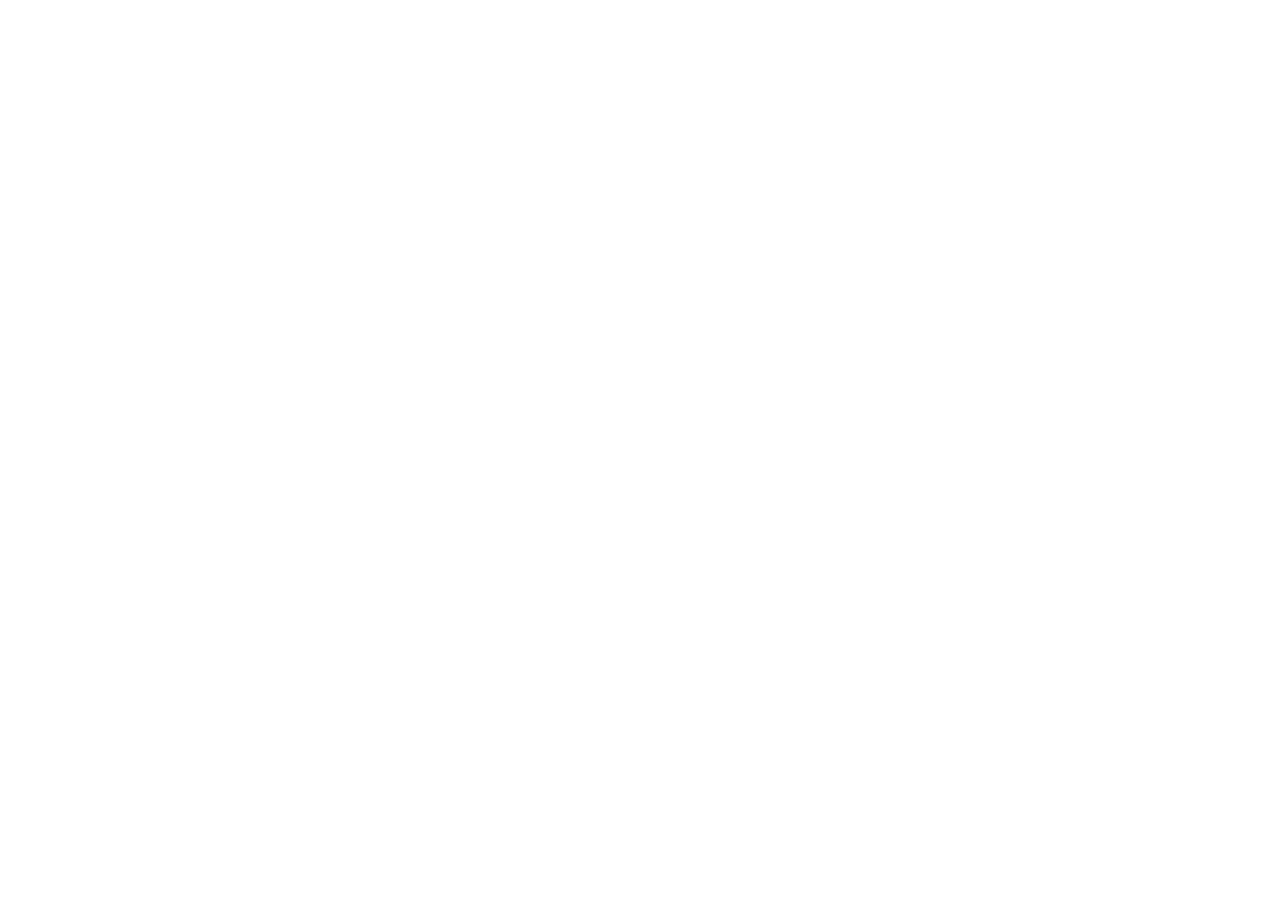
==== Chat/index.html @ a4e3151f "premier commit" ====
<!DOCTYPE html>
<html lang="en">
<head>
    <meta charset="UTF-8">
    <meta name="viewport" content="width=device-width, initial-scale=1.0">
    <title>Chat</title>
</head>
<body>
    
</body>
</html>
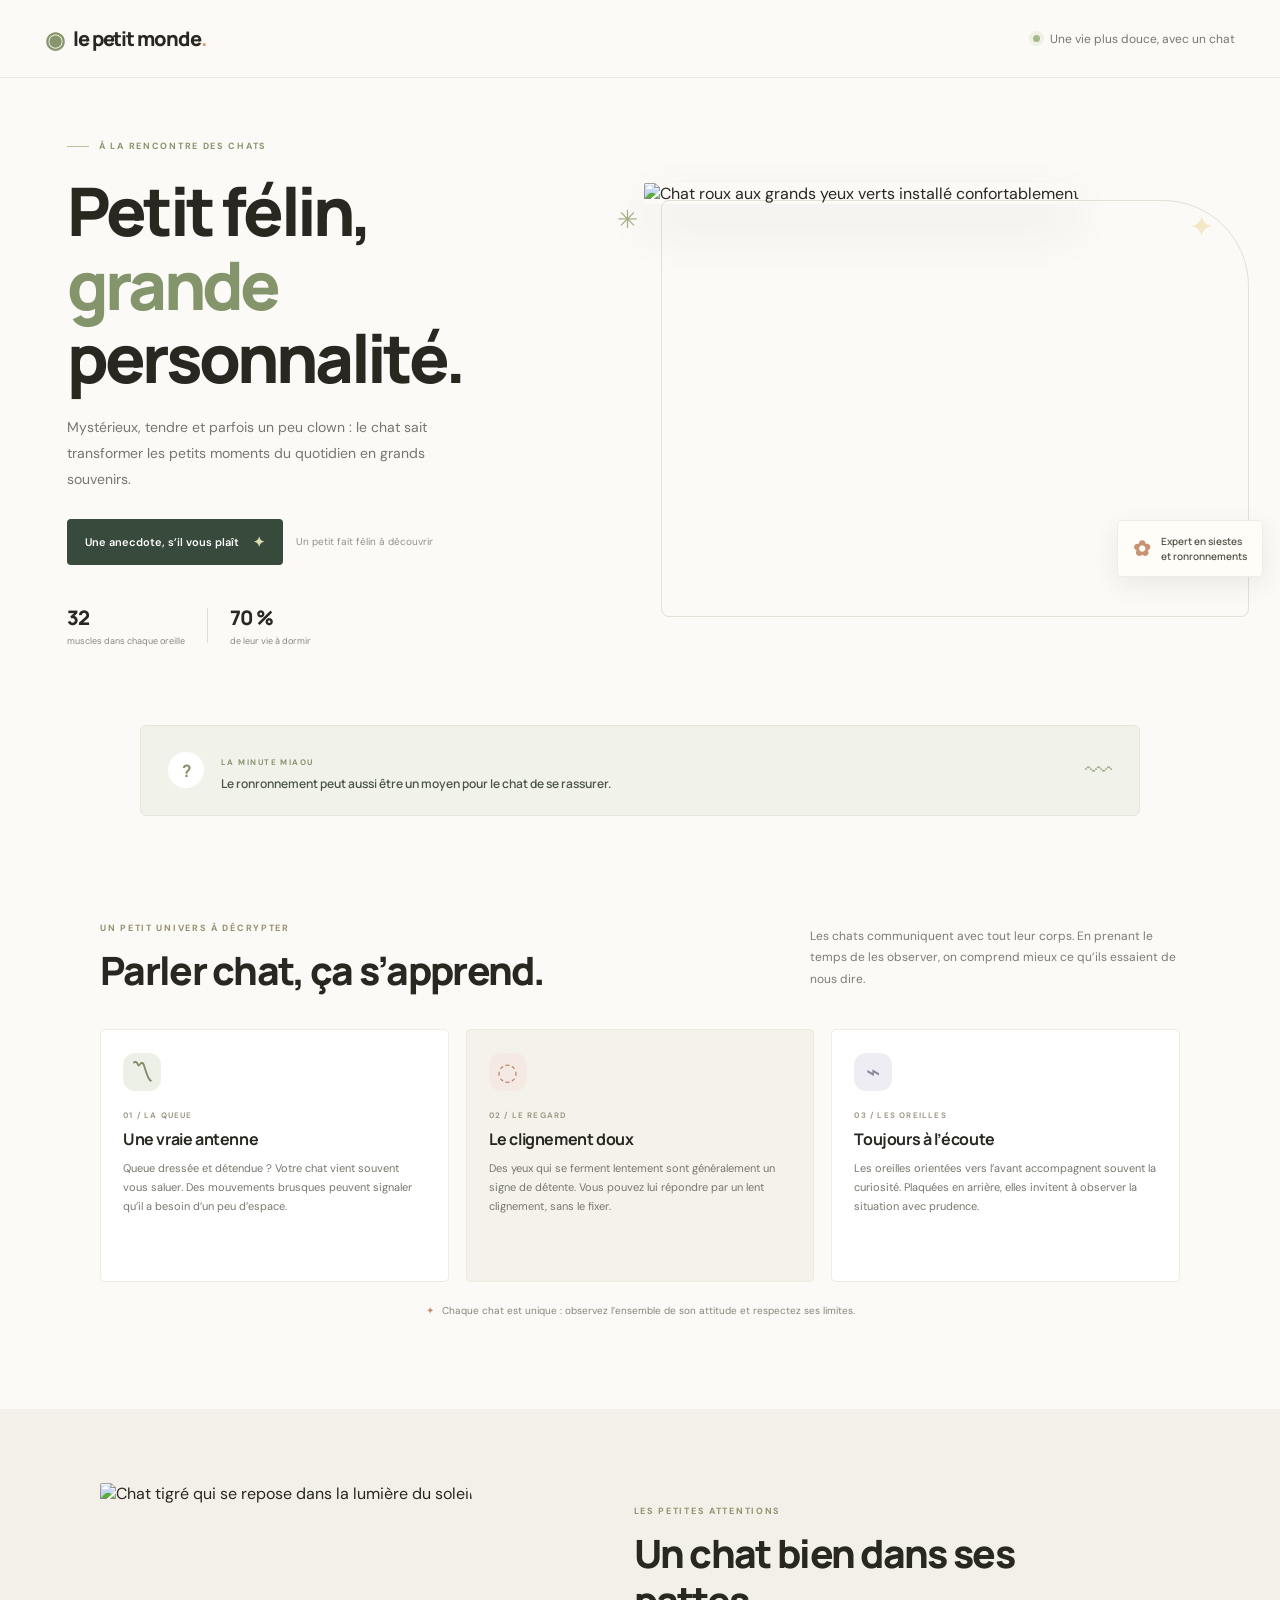
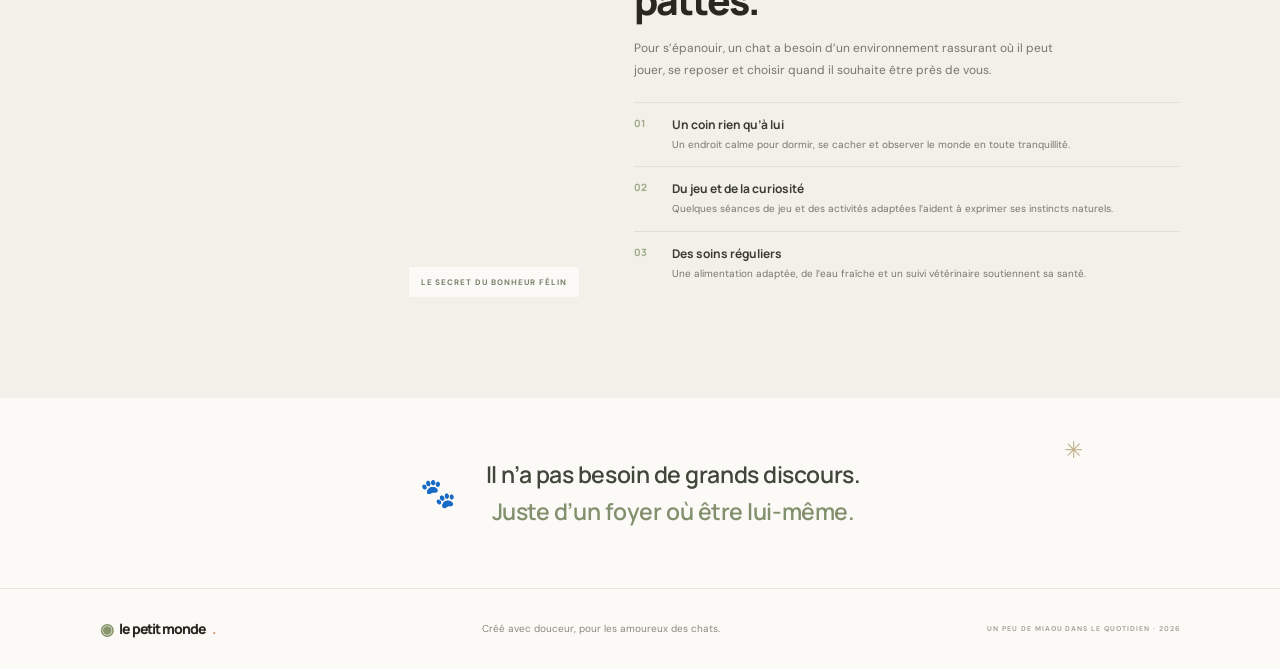
==== commit cfc9581b: "Troisieme commit" ====
--- a/Chat/index.html
+++ b/Chat/index.html
@@ -1,11 +1,116 @@
 <!DOCTYPE html>
-<html lang="en">
+<html lang="fr">
 <head>
     <meta charset="UTF-8">
     <meta name="viewport" content="width=device-width, initial-scale=1.0">
-    <title>Chat</title>
+    <meta name="description" content="Un petit guide pour mieux comprendre les chats : leurs habitudes, leur langage et les attentions qui les rendent heureux.">
+    <meta name="theme-color" content="#f8f5ef">
+    <title>Le Petit Monde — Tout savoir sur les chats</title>
+    <link rel="preconnect" href="https://fonts.googleapis.com">
+    <link rel="preconnect" href="https://fonts.gstatic.com" crossorigin>
+    <link href="https://fonts.googleapis.com/css2?family=DM+Sans:wght@400;500;600;700&family=Manrope:wght@400;500;600;700;800&display=swap" rel="stylesheet">
+    <link rel="stylesheet" href="style.css">
+    <script src="script.js" defer></script>
 </head>
 <body>
-    
+    <header class="site-header">
+        <div class="header-inner">
+            <div class="brand" aria-label="Le Petit Monde">
+                <span class="brand-icon" aria-hidden="true">◉</span>
+                <span>le petit monde<span class="brand-period">.</span></span>
+            </div>
+            <p class="header-message"><span class="purring-dot"></span> Une vie plus douce, avec un chat</p>
+        </div>
+    </header>
+
+    <main>
+        <section class="hero" aria-labelledby="hero-title">
+            <div class="hero-content">
+                <p class="eyebrow"><span class="eyebrow-line"></span> À LA RENCONTRE DES CHATS</p>
+                <h1 id="hero-title">Petit félin,<br><span>grande</span> personnalité.</h1>
+                <p class="hero-description">Mystérieux, tendre et parfois un peu clown : le chat sait transformer les petits moments du quotidien en grands souvenirs.</p>
+                <div class="hero-actions">
+                    <button class="primary-button" id="surprise-button" type="button">Une anecdote, s’il vous plaît <span aria-hidden="true">✦</span></button>
+                    <span class="button-note">Un petit fait félin à découvrir</span>
+                </div>
+                <div class="hero-stats" aria-label="Quelques chiffres sur les chats">
+                    <div><strong>32</strong><span>muscles dans chaque oreille</span></div>
+                    <span class="stat-divider" aria-hidden="true"></span>
+                    <div><strong>70 %</strong><span>de leur vie à dormir</span></div>
+                </div>
+            </div>
+            <div class="hero-visual">
+                <img src="https://images.unsplash.com/photo-1514888286974-6c03e2ca1dba?auto=format&fit=crop&w=1300&q=85" alt="Chat roux aux grands yeux verts installé confortablement">
+                <div class="image-sticker"><span aria-hidden="true">✿</span><span>Expert en siestes<br>et ronronnements</span></div>
+                <span class="image-sparkle sparkle-one" aria-hidden="true">✳</span>
+                <span class="image-sparkle sparkle-two" aria-hidden="true">✦</span>
+            </div>
+        </section>
+
+        <section class="fact-strip" aria-live="polite" aria-atomic="true">
+            <span class="fact-icon" aria-hidden="true">?</span>
+            <div><span class="fact-label">LA MINUTE MIAOU</span><p id="cat-fact">Le ronronnement peut aussi être un moyen pour le chat de se rassurer.</p></div>
+            <span class="fact-decoration" aria-hidden="true">〰</span>
+        </section>
+
+        <section class="world-section content-width" aria-labelledby="world-title">
+            <div class="section-heading">
+                <div><p class="eyebrow muted-eyebrow">UN PETIT UNIVERS À DÉCRYPTER</p><h2 id="world-title">Parler chat, ça s’apprend.</h2></div>
+                <p class="section-lead">Les chats communiquent avec tout leur corps. En prenant le temps de les observer, on comprend mieux ce qu’ils essaient de nous dire.</p>
+            </div>
+            <div class="language-grid">
+                <article class="language-card">
+                    <span class="card-icon icon-tail" aria-hidden="true">〽</span>
+                    <span class="card-number">01 / LA QUEUE</span>
+                    <h3>Une vraie antenne</h3>
+                    <p>Queue dressée et détendue ? Votre chat vient souvent vous saluer. Des mouvements brusques peuvent signaler qu’il a besoin d’un peu d’espace.</p>
+                </article>
+                <article class="language-card highlighted-card">
+                    <span class="card-icon icon-eyes" aria-hidden="true">◌</span>
+                    <span class="card-number">02 / LE REGARD</span>
+                    <h3>Le clignement doux</h3>
+                    <p>Des yeux qui se ferment lentement sont généralement un signe de détente. Vous pouvez lui répondre par un lent clignement, sans le fixer.</p>
+                </article>
+                <article class="language-card">
+                    <span class="card-icon icon-ears" aria-hidden="true">⌁</span>
+                    <span class="card-number">03 / LES OREILLES</span>
+                    <h3>Toujours à l’écoute</h3>
+                    <p>Les oreilles orientées vers l’avant accompagnent souvent la curiosité. Plaquées en arrière, elles invitent à observer la situation avec prudence.</p>
+                </article>
+            </div>
+            <p class="gentle-note"><span aria-hidden="true">✦</span> Chaque chat est unique : observez l’ensemble de son attitude et respectez ses limites.</p>
+        </section>
+
+        <section class="care-section" aria-labelledby="care-title">
+            <div class="care-inner content-width">
+                <div class="care-photo">
+                    <img src="https://images.unsplash.com/photo-1573865526739-10659fec78a5?auto=format&fit=crop&w=1100&q=85" alt="Chat tigré qui se repose dans la lumière du soleil">
+                    <span class="photo-label">LE SECRET DU BONHEUR FÉLIN</span>
+                </div>
+                <div class="care-copy">
+                    <p class="eyebrow muted-eyebrow">LES PETITES ATTENTIONS</p>
+                    <h2 id="care-title">Un chat bien dans ses pattes.</h2>
+                    <p class="care-intro">Pour s’épanouir, un chat a besoin d’un environnement rassurant où il peut jouer, se reposer et choisir quand il souhaite être près de vous.</p>
+                    <ul class="care-list">
+                        <li><span aria-hidden="true">01</span><div><strong>Un coin rien qu’à lui</strong><p>Un endroit calme pour dormir, se cacher et observer le monde en toute tranquillité.</p></div></li>
+                        <li><span aria-hidden="true">02</span><div><strong>Du jeu et de la curiosité</strong><p>Quelques séances de jeu et des activités adaptées l’aident à exprimer ses instincts naturels.</p></div></li>
+                        <li><span aria-hidden="true">03</span><div><strong>Des soins réguliers</strong><p>Une alimentation adaptée, de l’eau fraîche et un suivi vétérinaire soutiennent sa santé.</p></div></li>
+                    </ul>
+                </div>
+            </div>
+        </section>
+
+        <section class="closing content-width">
+            <span class="closing-paw" aria-hidden="true">🐾</span>
+            <p>Il n’a pas besoin de grands discours.<br><span>Juste d’un foyer où être lui-même.</span></p>
+            <span class="closing-sparkle" aria-hidden="true">✳</span>
+        </section>
+    </main>
+
+    <footer class="site-footer">
+        <div class="footer-brand"><span aria-hidden="true">◉</span> le petit monde<span class="brand-period">.</span></div>
+        <p>Créé avec douceur, pour les amoureux des chats.</p>
+        <span class="footer-detail">UN PEU DE MIAOU DANS LE QUOTIDIEN · 2026</span>
+    </footer>
 </body>
 </html>
--- a/Chat/style.css
+++ b/Chat/style.css
@@ -0,0 +1,152 @@
+:root {
+    --ink: #282720;
+    --muted: #77766e;
+    --paper: #fbfaf7;
+    --cream: #f4f0e8;
+    --green: #66755a;
+    --green-dark: #384a3b;
+    --sage: #e9ede3;
+    --peach: #d89676;
+    --line: #e9e6de;
+}
+
+* { box-sizing: border-box; }
+body { margin: 0; background: var(--paper); color: var(--ink); font-family: 'DM Sans', sans-serif; -webkit-font-smoothing: antialiased; }
+button { font: inherit; }
+.site-header { height: 78px; border-bottom: 1px solid rgba(40, 39, 32, .08); }
+.header-inner { width: min(1190px, calc(100% - 64px)); height: 100%; margin: auto; display: flex; align-items: center; justify-content: space-between; }
+.brand, .footer-brand { display: flex; align-items: center; gap: 9px; font: 800 20px 'Manrope', sans-serif; letter-spacing: -1.1px; }
+.brand-icon, .footer-brand > span:first-child { color: #87966c; font-size: 23px; }
+.brand-period { color: var(--peach); }
+.header-message { display: flex; align-items: center; gap: 10px; margin: 0; color: #77766d; font-size: 12px; }
+.purring-dot { width: 7px; height: 7px; border-radius: 50%; background: #a8b88a; box-shadow: 0 0 0 4px #a8b88a27; }
+.hero { width: min(1190px, calc(100% - 64px)); min-height: 585px; margin: auto; padding: 62px 0 78px; display: grid; grid-template-columns: .95fr 1.05fr; align-items: center; gap: 64px; position: relative; }
+.hero-content { padding-left: 22px; }
+.eyebrow { display: flex; align-items: center; gap: 10px; margin: 0 0 22px; color: #88956f; font-size: 9px; font-weight: 700; letter-spacing: .19em; }
+.eyebrow-line { width: 22px; height: 1px; background: #b7c09f; }
+h1, h2, h3, p { margin-top: 0; }
+.hero h1 { margin: 0 0 20px; font: 800 clamp(46px, 5.4vw, 67px)/1.1 'Manrope', sans-serif; letter-spacing: -3.8px; }
+.hero h1 span { color: #84956b; }
+.hero-description { max-width: 425px; margin-bottom: 26px; color: var(--muted); font-size: 14px; line-height: 1.85; }
+.hero-actions { display: flex; flex-wrap: wrap; align-items: center; gap: 13px; }
+.primary-button { min-height: 46px; padding: 0 18px; display: inline-flex; align-items: center; gap: 14px; border: 0; border-radius: 4px; background: var(--green-dark); color: white; font-size: 11px; font-weight: 600; cursor: pointer; transition: transform .2s ease, background .2s ease, box-shadow .2s ease; }
+.primary-button span { color: #d9dcae; font-size: 14px; }
+.primary-button:hover { transform: translateY(-2px); background: #4a604b; box-shadow: 0 8px 18px #384a3b25; }
+.primary-button:focus-visible { outline: 3px solid #d59b7d; outline-offset: 4px; }
+.button-note { color: #939087; font-size: 10px; }
+.hero-stats { display: flex; align-items: center; gap: 22px; margin-top: 39px; }
+.hero-stats > div { display: grid; gap: 4px; }
+.hero-stats strong { font: 800 20px 'Manrope', sans-serif; letter-spacing: -.7px; }
+.hero-stats span:not(.stat-divider) { color: #88877e; font-size: 9px; }
+.stat-divider { width: 1px; height: 35px; background: #dfded6; }
+.hero-visual { height: 420px; position: relative; }
+.hero-visual::before { content: ''; position: absolute; inset: 17px -14px -14px 17px; border: 1px solid #dfe3d5; border-radius: 8px 86px 8px 8px; }
+.hero-visual > img { width: 100%; height: 100%; position: relative; object-fit: cover; object-position: center 47%; border-radius: 8px 86px 8px 8px; box-shadow: 0 22px 50px #33301e18; }
+.image-sticker { position: absolute; right: -28px; bottom: 26px; display: flex; align-items: center; gap: 10px; padding: 12px 15px; border: 1px solid #efede7; border-radius: 4px; background: #fffdf8; color: #55574a; font: 600 10px/1.5 'Manrope', sans-serif; box-shadow: 0 8px 24px #33301e15; }
+.image-sticker > span:first-child { color: #c89372; font-size: 21px; }
+.image-sparkle { position: absolute; color: #a5ae86; }
+.sparkle-one { top: 20px; left: -27px; font-size: 25px; }
+.sparkle-two { right: 21px; top: 24px; color: #f3e7c7; font-size: 30px; }
+
+.fact-strip { width: min(1000px, calc(100% - 64px)); min-height: 91px; margin: 0 auto 20px; padding: 18px 27px; display: flex; align-items: center; gap: 17px; border: 1px solid #e5e7dc; border-radius: 6px; background: #f1f3eb; }
+.fact-icon { flex: 0 0 36px; width: 36px; height: 36px; display: grid; place-items: center; border-radius: 50%; background: white; color: #81906a; font: 700 17px 'Manrope', sans-serif; }
+.fact-label { color: #89936e; font-size: 8px; font-weight: 700; letter-spacing: .18em; }
+.fact-strip p { margin: 5px 0 0; color: #4d5548; font: 600 12px 'Manrope', sans-serif; }
+.fact-decoration { margin-left: auto; color: #a4b08c; font-size: 27px; }
+.content-width { width: min(1080px, calc(100% - 64px)); margin-right: auto; margin-left: auto; }
+.world-section { padding: 86px 0 92px; }
+.section-heading { display: flex; align-items: end; justify-content: space-between; gap: 45px; margin-bottom: 35px; }
+.muted-eyebrow { margin-bottom: 13px; color: #96906f; }
+.section-heading h2, .care-copy h2 { margin-bottom: 0; font: 800 clamp(29px, 3.3vw, 39px)/1.2 'Manrope', sans-serif; letter-spacing: -1.7px; }
+.section-lead { max-width: 370px; margin: 0 0 3px; color: #7e7b72; font-size: 12px; line-height: 1.8; }
+.language-grid { display: grid; grid-template-columns: repeat(3, 1fr); gap: 17px; }
+.language-card { min-height: 253px; padding: 23px 22px 21px; border: 1px solid #eeece5; border-radius: 5px; background: #fff; transition: transform .2s ease, box-shadow .2s ease; }
+.language-card:hover { transform: translateY(-4px); box-shadow: 0 13px 30px #38372a0d; }
+.highlighted-card { background: #f4f2eb; border-color: #ece8dc; }
+.card-icon { width: 38px; height: 38px; margin-bottom: 19px; display: grid; place-items: center; border-radius: 12px; background: #edf0e7; color: #7e8c68; font-size: 24px; }
+.icon-eyes { background: #f4eae3; color: #c28c72; }
+.icon-ears { background: #eeedf3; color: #89859b; }
+.card-number { display: block; margin-bottom: 8px; color: #a09b87; font-size: 8px; font-weight: 700; letter-spacing: .15em; }
+.language-card h3 { margin-bottom: 9px; font: 700 16px 'Manrope', sans-serif; letter-spacing: -.4px; }
+.language-card p { margin-bottom: 0; color: #77766e; font-size: 11px; line-height: 1.75; }
+.gentle-note { margin: 22px 0 0; color: #858578; text-align: center; font-size: 10px; }
+.gentle-note span { margin-right: 5px; color: #c68d70; }
+
+.care-section { padding: 74px 0 80px; background: #f3f0e9; }
+.care-inner { display: grid; grid-template-columns: .92fr 1.08fr; align-items: center; gap: 68px; }
+.care-photo { height: 435px; position: relative; }
+.care-photo img { width: 100%; height: 100%; object-fit: cover; object-position: center; border-radius: 5px 58px 5px 5px; }
+.photo-label { position: absolute; right: -13px; bottom: 21px; padding: 10px 12px; border-radius: 2px; background: #fbfaf7; color: #7a806b; font-size: 8px; font-weight: 700; letter-spacing: .12em; }
+.care-copy .eyebrow { margin-bottom: 13px; }
+.care-copy h2 { max-width: 440px; margin-bottom: 15px; }
+.care-intro { max-width: 440px; margin-bottom: 20px; color: #77766d; font-size: 12px; line-height: 1.8; }
+.care-list { margin: 0; padding: 0; list-style: none; }
+.care-list li { display: flex; gap: 14px; padding: 13px 0; border-top: 1px solid #e2dfd5; }
+.care-list li > span { flex: 0 0 24px; color: #9ca783; font: 700 10px 'Manrope', sans-serif; }
+.care-list strong { display: block; margin: 0 0 4px; color: #393c32; font: 700 12px 'Manrope', sans-serif; }
+.care-list p { margin: 0; color: #77766d; font-size: 10px; line-height: 1.65; }
+
+.closing { min-height: 190px; display: flex; align-items: center; justify-content: center; gap: 30px; position: relative; text-align: center; }
+.closing-paw { color: #9aa786; font-size: 29px; }
+.closing p { margin: 0; color: #41463a; font: 600 clamp(17px, 2vw, 23px)/1.6 'Manrope', sans-serif; letter-spacing: -.45px; }
+.closing p span { color: #83906d; }
+.closing-sparkle { position: absolute; right: 9%; top: 37px; color: #c1b28b; font-size: 23px; }
+.site-footer { min-height: 81px; padding: 18px max(32px, calc((100% - 1080px) / 2)); display: flex; align-items: center; justify-content: space-between; gap: 18px; border-top: 1px solid var(--line); }
+.footer-brand { gap: 6px; font-size: 14px; }
+.footer-brand > span:first-child { font-size: 16px; }
+.site-footer p { margin: 0; color: #8a877e; font-size: 10px; }
+.footer-detail { color: #a09c91; font-size: 7px; font-weight: 600; letter-spacing: .14em; }
+
+@media (max-width: 850px) {
+    .header-inner, .hero, .content-width { width: min(100% - 44px, 650px); }
+    .hero { grid-template-columns: 1fr; gap: 35px; padding: 52px 0 72px; }
+    .hero-content { padding-left: 0; }
+    .hero h1 { font-size: clamp(48px, 9vw, 66px); }
+    .hero-visual { height: 390px; }
+    .image-sticker { right: -10px; }
+    .fact-strip { width: min(100% - 44px, 650px); }
+    .section-heading { align-items: flex-start; flex-direction: column; gap: 14px; }
+    .section-lead { max-width: 540px; }
+    .care-inner { grid-template-columns: 1fr; gap: 33px; }
+    .care-photo { height: 370px; }
+    .care-copy { max-width: 620px; }
+    .site-footer { padding-inline: 22px; }
+}
+
+@media (max-width: 560px) {
+    .site-header { height: 68px; }
+    .header-inner, .hero, .content-width { width: calc(100% - 36px); }
+    .brand { font-size: 17px; }
+    .header-message { max-width: 145px; font-size: 9px; }
+    .hero { padding: 42px 0 58px; gap: 28px; }
+    .hero h1 { font-size: 46px; letter-spacing: -2.8px; }
+    .hero-description { font-size: 12px; }
+    .hero-actions { align-items: flex-start; flex-direction: column; gap: 9px; }
+    .hero-stats { margin-top: 29px; }
+    .hero-visual { height: 300px; }
+    .hero-visual::before { inset: 10px -8px -8px 10px; border-top-right-radius: 60px; }
+    .hero-visual > img { border-top-right-radius: 60px; }
+    .image-sticker { right: -7px; bottom: 13px; padding: 9px 11px; font-size: 9px; }
+    .fact-strip { width: calc(100% - 36px); min-height: 82px; padding: 14px; gap: 11px; }
+    .fact-strip p { font-size: 10px; line-height: 1.5; }
+    .fact-decoration { display: none; }
+    .world-section { padding: 68px 0; }
+    .section-heading h2, .care-copy h2 { font-size: 29px; }
+    .language-grid { grid-template-columns: 1fr; gap: 12px; }
+    .language-card { min-height: auto; padding: 20px; }
+    .card-icon { margin-bottom: 13px; }
+    .care-section { padding: 54px 0; }
+    .care-photo { height: 285px; }
+    .care-intro { font-size: 11px; }
+    .closing { min-height: 156px; gap: 13px; }
+    .closing-paw { font-size: 22px; }
+    .closing p { font-size: 15px; }
+    .closing-sparkle { top: 17px; right: 5%; font-size: 19px; }
+    .site-footer { min-height: 105px; padding: 18px; flex-wrap: wrap; justify-content: center; text-align: center; gap: 6px 14px; }
+    .footer-brand { flex-basis: 100%; justify-content: center; }
+    .footer-detail { font-size: 6px; }
+}
+
+@media (prefers-reduced-motion: reduce) {
+    *, *::before, *::after { scroll-behavior: auto !important; transition-duration: .01ms !important; }
+}
